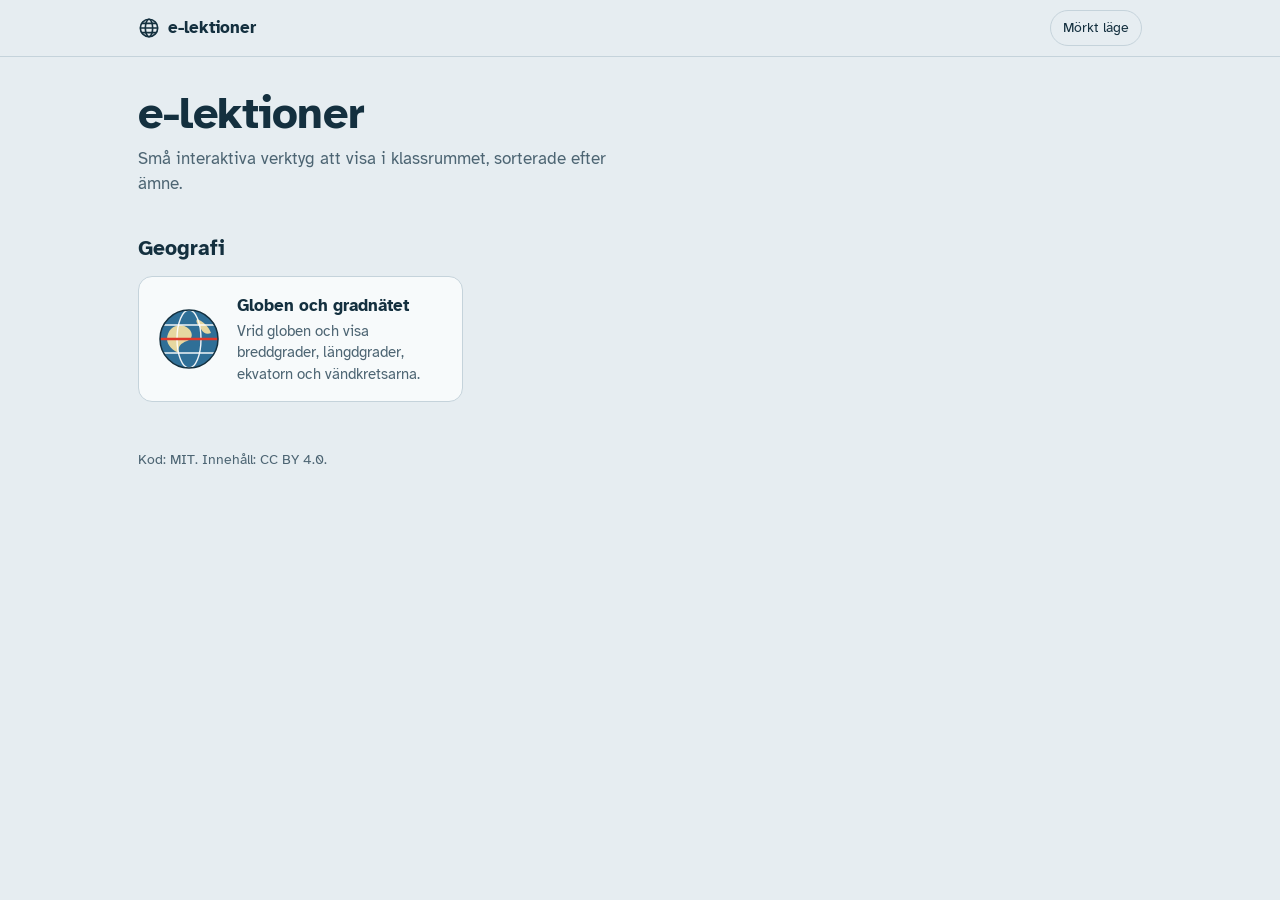
==== index.html @ fb5c048c "Första versionen: startsida och Globen och gradnätet Co-Authored-By: Claude Opus 5.5 <noreply@anthro" ====
<!doctype html>
<html lang="sv">
<head>
<meta charset="utf-8">
<meta name="viewport" content="width=device-width, initial-scale=1, viewport-fit=cover">
<title>e-lektioner</title>
<meta name="description" content="Små interaktiva verktyg att visa i klassrummet.">
<link rel="preload" href="assets/fonts/atkinson-hyperlegible-latin-400-normal.woff2" as="font" type="font/woff2" crossorigin>
<link rel="preload" href="assets/fonts/atkinson-hyperlegible-latin-700-normal.woff2" as="font" type="font/woff2" crossorigin>
<link rel="stylesheet" href="assets/css/site.css">
<script src="assets/js/theme.js"></script>
<style>
main{max-width:1040px;margin:0 auto;padding:32px 18px 48px}
h1{font-size:clamp(2rem,5vw,2.8rem);line-height:1.1;margin:0 0 8px;letter-spacing:-.01em}
.lede{color:var(--muted);margin:0 0 36px;max-width:46ch}
.subject{margin-top:28px}
.subject h2{font-size:1.3rem;margin:0 0 12px}
.cards{list-style:none;margin:0;padding:0;display:grid;gap:14px;grid-template-columns:repeat(auto-fill,minmax(260px,1fr))}
.card{
  display:flex;gap:16px;align-items:center;height:100%;
  background:var(--panel);border:1.5px solid var(--line);border-radius:14px;
  padding:16px 18px;text-decoration:none;color:var(--ink);
  transition:border-color .15s;
}
.card:hover{border-color:var(--ink)}
.card svg{width:64px;height:64px;flex:none}
.card h3{margin:0 0 2px;font-size:1.08rem}
.card p{margin:0;color:var(--muted);font-size:.95rem;line-height:1.4}
footer{max-width:1040px;margin:0 auto;padding:0 18px 32px;color:var(--muted);font-size:.85rem}
@media (prefers-reduced-motion:reduce){.card{transition:none}}
</style>
</head>
<body>
<header class="site-header">
  <div class="site-header-in">
    <a class="brand" href="./" aria-current="page">
      <svg viewBox="0 0 24 24" fill="none" stroke="currentColor" stroke-width="1.8" aria-hidden="true"><circle cx="12" cy="12" r="9.5"/><ellipse cx="12" cy="12" rx="4" ry="9.5"/><path d="M2.5 12h19M4 7h16M4 17h16"/></svg>
      e-lektioner
    </a>
    <button class="theme-toggle" type="button">Mörkt läge</button>
  </div>
</header>

<main>
  <h1>e-lektioner</h1>
  <p class="lede">Små interaktiva verktyg att visa i klassrummet, sorterade efter ämne.</p>

  <section class="subject" aria-labelledby="geografi">
    <h2 id="geografi">Geografi</h2>
    <ul class="cards">
      <li>
        <a class="card" href="geografi/globen-och-gradnatet/">
          <svg viewBox="0 0 64 64" aria-hidden="true">
            <circle cx="32" cy="32" r="29" fill="var(--ocean-b)"/>
            <path d="M14 22c6-6 14-4 18 0s4 10-2 12-10 6-8 12c-6-2-12-8-12-14 0-4 2-8 4-10z" fill="var(--land)"/>
            <path d="M40 12c6 2 12 8 14 14-4 2-8 0-10-4s-6-6-4-10z" fill="var(--land)"/>
            <g fill="none" stroke="var(--grid)" stroke-width="1.4">
              <ellipse cx="32" cy="32" rx="12" ry="29"/>
              <path d="M3 32h58M7 18h50M7 46h50"/>
            </g>
            <path d="M3 32h58" stroke="var(--hl-equator)" stroke-width="2.4"/>
            <circle cx="32" cy="32" r="29" fill="none" stroke="var(--rim)" stroke-width="1.5"/>
          </svg>
          <div>
            <h3>Globen och gradnätet</h3>
            <p>Vrid globen och visa breddgrader, längdgrader, ekvatorn och vändkretsarna.</p>
          </div>
        </a>
      </li>
    </ul>
  </section>
</main>

<footer>
  Kod: MIT. Innehåll: CC BY 4.0.
</footer>
</body>
</html>
---- assets/css/site.css ----
@font-face{font-family:"Atkinson Hyperlegible";font-style:normal;font-weight:400;font-display:swap;src:url("../fonts/atkinson-hyperlegible-latin-400-normal.woff2") format("woff2")}
@font-face{font-family:"Atkinson Hyperlegible";font-style:normal;font-weight:700;font-display:swap;src:url("../fonts/atkinson-hyperlegible-latin-700-normal.woff2") format("woff2")}

:root{
  --bg:#e6edf1; --panel:#f7fafb; --ink:#14303f; --muted:#4d6573; --line:#c5d3db;
  --chip:#dbe5eb; --chip-ink:#14303f; --chip-on:#14303f; --chip-on-ink:#ffffff;
  --accent:#e0392b; --focus:#f4a51c;
  --ocean-a:#9fd0e6; --ocean-b:#2f6f97; --land:#e6d7a0; --land-edge:#8c7a43;
  --grid:rgba(255,255,255,.92); --grid-shadow:rgba(10,30,45,.55);
  --hl-equator:#e0392b; --hl-meridian:#e0392b; --hl-tropic:#f4a51c;
  --label-bg:rgba(255,255,255,.92); --label-ink:#14303f;
  --rim:#14303f;
  --font:"Atkinson Hyperlegible",system-ui,-apple-system,"Segoe UI",Roboto,sans-serif;
  color-scheme:light;
}
@media (prefers-color-scheme:dark){
  :root:not([data-theme="light"]){
    --bg:#0f1c24; --panel:#16272f; --ink:#e4eef3; --muted:#9db3bf; --line:#2a4250;
    --chip:#21363f; --chip-ink:#e4eef3; --chip-on:#e4eef3; --chip-on-ink:#0f1c24;
    --accent:#ff7469;
    --ocean-a:#3d84aa; --ocean-b:#143b55; --land:#b9ab72; --land-edge:#6f6234;
    --grid:rgba(255,255,255,.85); --grid-shadow:rgba(0,0,0,.6);
    --label-bg:rgba(15,28,36,.9); --label-ink:#e4eef3; --rim:#7fa6ba;
    color-scheme:dark;
  }
}
:root[data-theme="dark"]{
  --bg:#0f1c24; --panel:#16272f; --ink:#e4eef3; --muted:#9db3bf; --line:#2a4250;
  --chip:#21363f; --chip-ink:#e4eef3; --chip-on:#e4eef3; --chip-on-ink:#0f1c24;
  --accent:#ff7469;
  --ocean-a:#3d84aa; --ocean-b:#143b55; --land:#b9ab72; --land-edge:#6f6234;
  --grid:rgba(255,255,255,.85); --grid-shadow:rgba(0,0,0,.6);
  --label-bg:rgba(15,28,36,.9); --label-ink:#e4eef3; --rim:#7fa6ba;
  color-scheme:dark;
}

*,*::before,*::after{box-sizing:border-box}
html,body{margin:0}
body{
  background:var(--bg); color:var(--ink);
  font-family:var(--font); font-size:17px; line-height:1.5;
  padding-bottom:env(safe-area-inset-bottom,0px);
}
a{color:inherit}
:focus-visible{outline:3px solid var(--focus);outline-offset:2px}

.site-header{
  border-bottom:1px solid var(--line);
  padding-top:env(safe-area-inset-top,0px);
}
.site-header-in{
  max-width:1040px;margin:0 auto;padding:10px 18px;
  display:flex;align-items:center;gap:8px 16px;flex-wrap:wrap;
}
.brand{font-weight:700;font-size:1.05rem;text-decoration:none;display:inline-flex;align-items:center;gap:8px}
.brand svg{width:22px;height:22px;flex:none}
.crumbs{display:flex;align-items:center;gap:8px;color:var(--muted);font-size:.95rem;margin:0;padding:0;list-style:none;min-width:0}
.crumbs li{white-space:nowrap}
.crumbs li+li::before{content:"›";margin-right:8px}
.crumbs a{text-decoration:none;color:var(--muted)}
.crumbs a:hover{text-decoration:underline}
.theme-toggle{
  margin-left:auto;font:inherit;font-size:.9rem;color:var(--ink);
  background:transparent;border:1.5px solid var(--line);border-radius:999px;
  padding:6px 12px;cursor:pointer;
}
.theme-toggle:hover{border-color:var(--ink)}

.chip{
  font:inherit;font-size:.98rem;border:0;border-radius:999px;padding:9px 16px;
  background:var(--chip);color:var(--chip-ink);cursor:pointer;
  transition:background .15s,color .15s;
}
.chip:hover{filter:brightness(.96)}
.chip[aria-pressed="true"]{background:var(--chip-on);color:var(--chip-on-ink)}
.ghost{
  font:inherit;background:transparent;border:1.5px solid var(--line);border-radius:999px;
  padding:6px 12px;font-size:.88rem;color:var(--ink);cursor:pointer;
}
.ghost:hover{border-color:var(--ink)}

@media (prefers-reduced-motion:reduce){.chip{transition:none}}
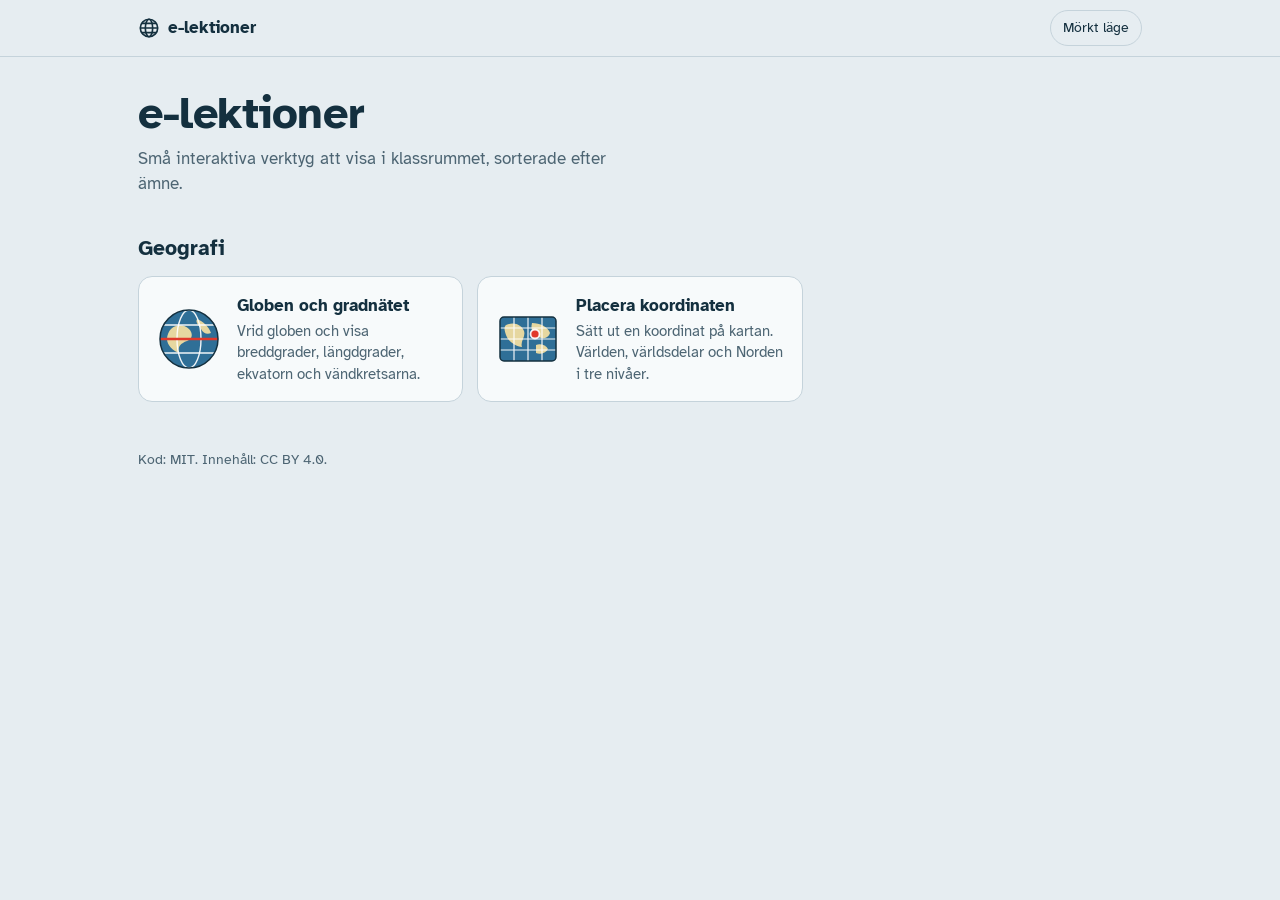
==== commit de95f428: "Lägg till Placera koordinaten i gemensam design Co-Authored-By: Claude Opus 5.5 <noreply@anthropic.c" ====
--- a/index.html
+++ b/index.html
@@ -67,6 +67,25 @@
           </div>
         </a>
       </li>
+      <li>
+        <a class="card" href="geografi/placera-koordinaten/">
+          <svg viewBox="0 0 64 64" aria-hidden="true">
+            <rect x="4" y="10" width="56" height="44" rx="4" fill="var(--ocean-b)"/>
+            <path d="M10 18c8-4 16 0 18 6s-4 10-2 16c-6 0-14-6-16-12s-2-8 0-10z" fill="var(--land)"/>
+            <path d="M36 16c8 0 16 4 18 10-2 6-8 6-12 4s-8-6-6-14z" fill="var(--land)"/>
+            <path d="M40 38c4-2 10 0 12 4-2 4-8 6-12 4z" fill="var(--land)"/>
+            <g stroke="var(--grid)" stroke-width="1.2">
+              <path d="M4 21h56M4 32h56M4 43h56M18 10v44M32 10v44M46 10v44"/>
+            </g>
+            <circle cx="39" cy="27" r="4.5" fill="var(--hl-equator)" stroke="var(--label-bg)" stroke-width="1.8"/>
+            <rect x="4" y="10" width="56" height="44" rx="4" fill="none" stroke="var(--rim)" stroke-width="1.5"/>
+          </svg>
+          <div>
+            <h3>Placera koordinaten</h3>
+            <p>Sätt ut en koordinat på kartan. Världen, världsdelar och Norden i tre nivåer.</p>
+          </div>
+        </a>
+      </li>
     </ul>
   </section>
 </main>
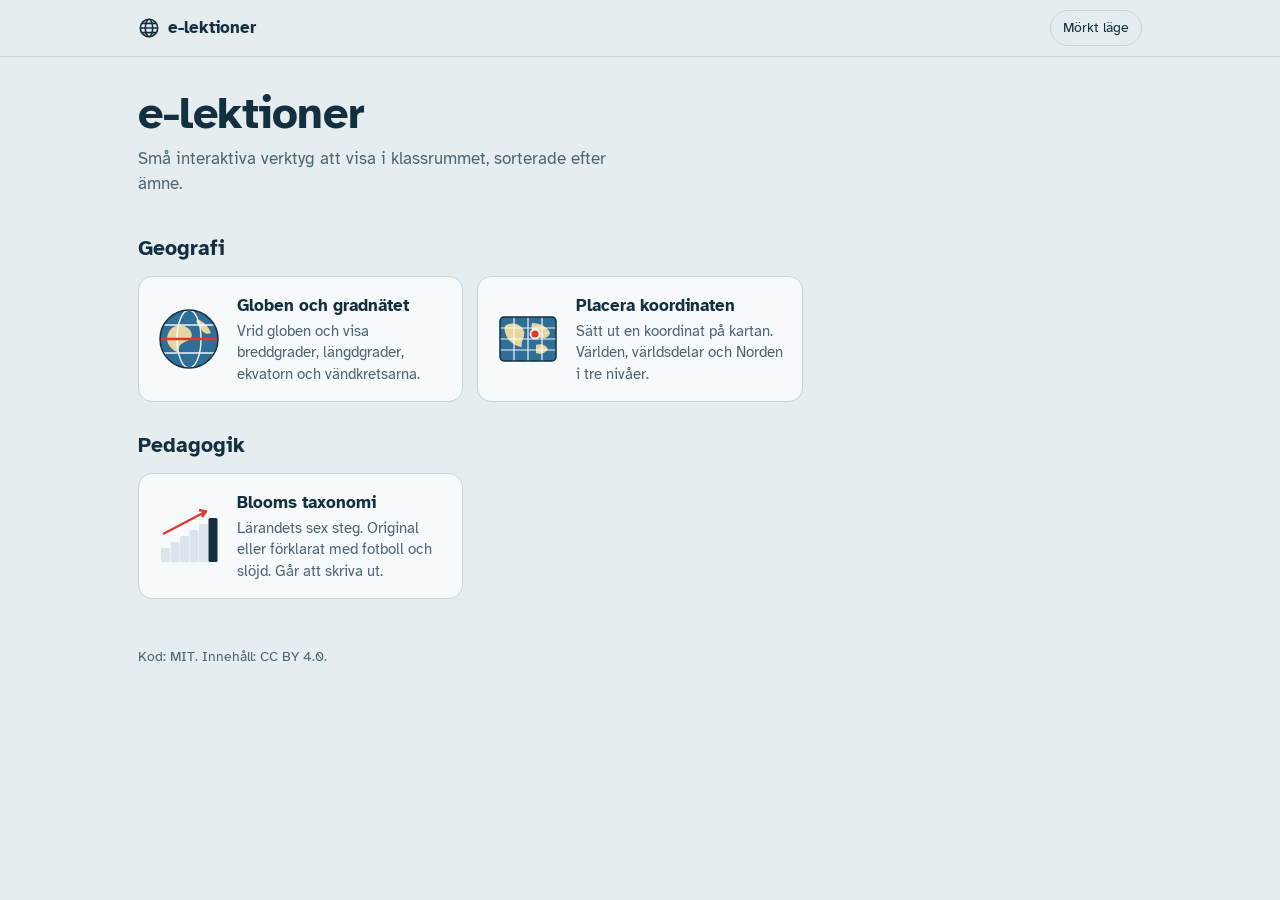
==== commit b86eeba0: "Lägg till Blooms taxonomi med tre varianter Original, fotboll och slöjd för barn. Klickbar trappa oc" ====
--- a/index.html
+++ b/index.html
@@ -88,6 +88,30 @@
       </li>
     </ul>
   </section>
+
+  <section class="subject" aria-labelledby="pedagogik">
+    <h2 id="pedagogik">Pedagogik</h2>
+    <ul class="cards">
+      <li>
+        <a class="card" href="pedagogik/blooms-taxonomi/">
+          <svg viewBox="0 0 64 64" aria-hidden="true">
+            <rect x="4" y="44" width="9" height="14" rx="1.5" fill="var(--chip)"/>
+            <rect x="13.5" y="38" width="9" height="20" rx="1.5" fill="var(--chip)"/>
+            <rect x="23" y="32" width="9" height="26" rx="1.5" fill="var(--chip)"/>
+            <rect x="32.5" y="26" width="9" height="32" rx="1.5" fill="var(--chip)"/>
+            <rect x="42" y="20" width="9" height="38" rx="1.5" fill="var(--chip)"/>
+            <rect x="51.5" y="14" width="9" height="44" rx="1.5" fill="var(--ink)"/>
+            <path d="M6 30 L48 8" stroke="var(--accent)" stroke-width="2.4" fill="none"/>
+            <path d="M42 6 L49 7.5 L45 13" stroke="var(--accent)" stroke-width="2.4" fill="none" stroke-linejoin="round"/>
+          </svg>
+          <div>
+            <h3>Blooms taxonomi</h3>
+            <p>Lärandets sex steg. Original eller förklarat med fotboll och slöjd. Går att skriva ut.</p>
+          </div>
+        </a>
+      </li>
+    </ul>
+  </section>
 </main>
 
 <footer>
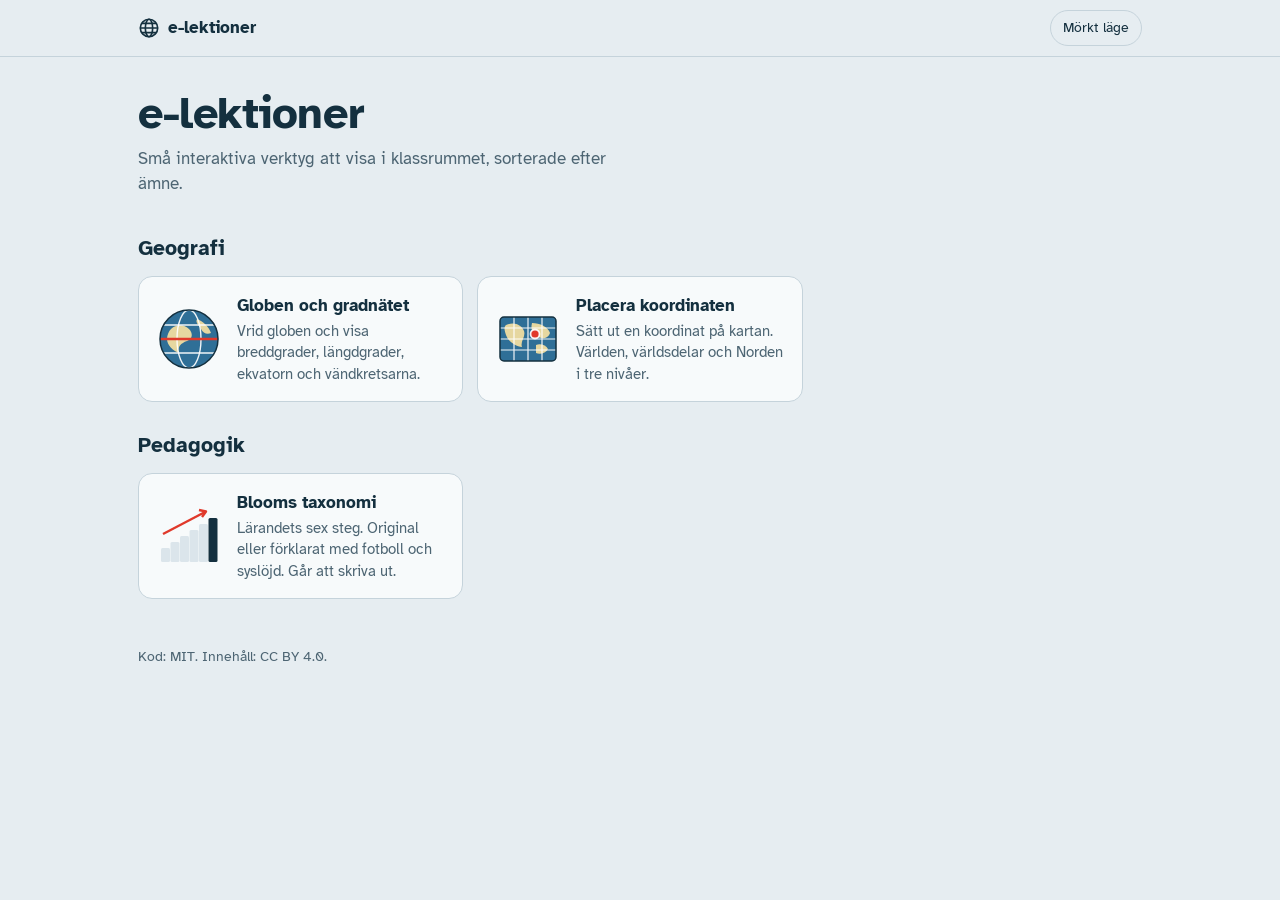
==== commit c5422d37: "Gör slöjdvarianten till syslöjd Co-Authored-By: Claude Opus 5.5 <noreply@anthropic.com>" ====
--- a/index.html
+++ b/index.html
@@ -106,7 +106,7 @@
           </svg>
           <div>
             <h3>Blooms taxonomi</h3>
-            <p>Lärandets sex steg. Original eller förklarat med fotboll och slöjd. Går att skriva ut.</p>
+            <p>Lärandets sex steg. Original eller förklarat med fotboll och syslöjd. Går att skriva ut.</p>
           </div>
         </a>
       </li>
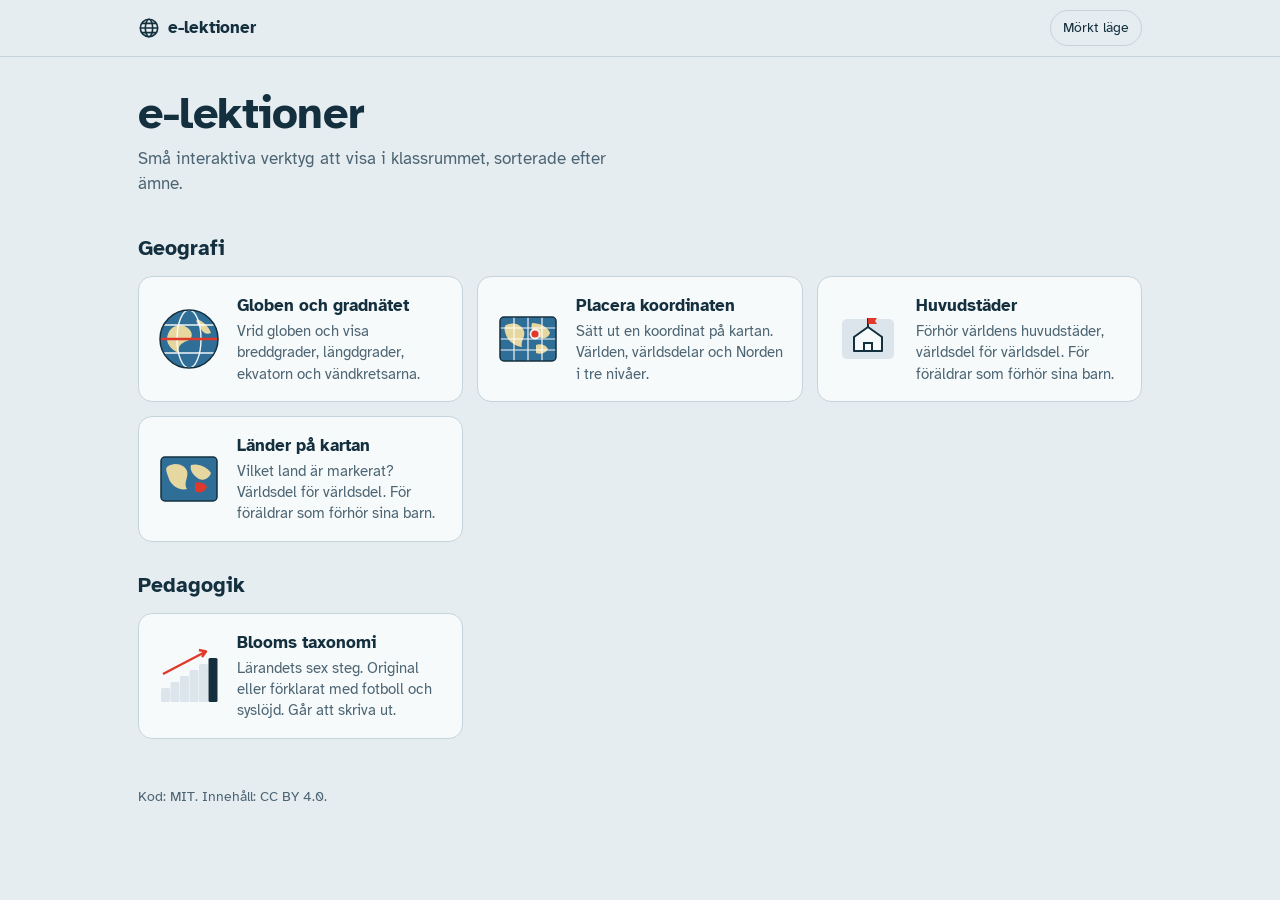
==== commit d30331ce: "Lägg till Huvudstäder och Länder på kartan med gemensam förhörsmodul Co-Authored-By: Claude Opus 5.5" ====
--- a/index.html
+++ b/index.html
@@ -86,6 +86,36 @@
           </div>
         </a>
       </li>
+      <li>
+        <a class="card" href="geografi/huvudstader/">
+          <svg viewBox="0 0 64 64" aria-hidden="true">
+            <rect x="6" y="12" width="52" height="40" rx="5" fill="var(--chip)"/>
+            <path d="M18 44V30l14-10 14 10v14z" fill="var(--panel)" stroke="var(--ink)" stroke-width="2" stroke-linejoin="round"/>
+            <path d="M28 44v-8h8v8" fill="none" stroke="var(--ink)" stroke-width="2"/>
+            <path d="M32 20v-9" stroke="var(--ink)" stroke-width="2"/>
+            <path d="M32 11h9l-2 3 2 3h-9z" fill="var(--accent)"/>
+          </svg>
+          <div>
+            <h3>Huvudstäder</h3>
+            <p>Förhör världens huvudstäder, världsdel för världsdel. För föräldrar som förhör sina barn.</p>
+          </div>
+        </a>
+      </li>
+      <li>
+        <a class="card" href="geografi/lander-pa-kartan/">
+          <svg viewBox="0 0 64 64" aria-hidden="true">
+            <rect x="4" y="10" width="56" height="44" rx="4" fill="var(--ocean-b)"/>
+            <path d="M10 20c8-6 18-2 20 4s-4 12 0 18c-8 2-16-4-18-10s-4-10-2-12z" fill="var(--land)"/>
+            <path d="M34 18c8-2 16 2 20 8-2 6-8 8-12 6s-10-8-8-14z" fill="var(--land)"/>
+            <path d="M38 36c4-2 10 0 12 4-2 5-8 7-12 4z" fill="var(--accent)"/>
+            <rect x="4" y="10" width="56" height="44" rx="4" fill="none" stroke="var(--rim)" stroke-width="1.5"/>
+          </svg>
+          <div>
+            <h3>Länder på kartan</h3>
+            <p>Vilket land är markerat? Världsdel för världsdel. För föräldrar som förhör sina barn.</p>
+          </div>
+        </a>
+      </li>
     </ul>
   </section>
 
